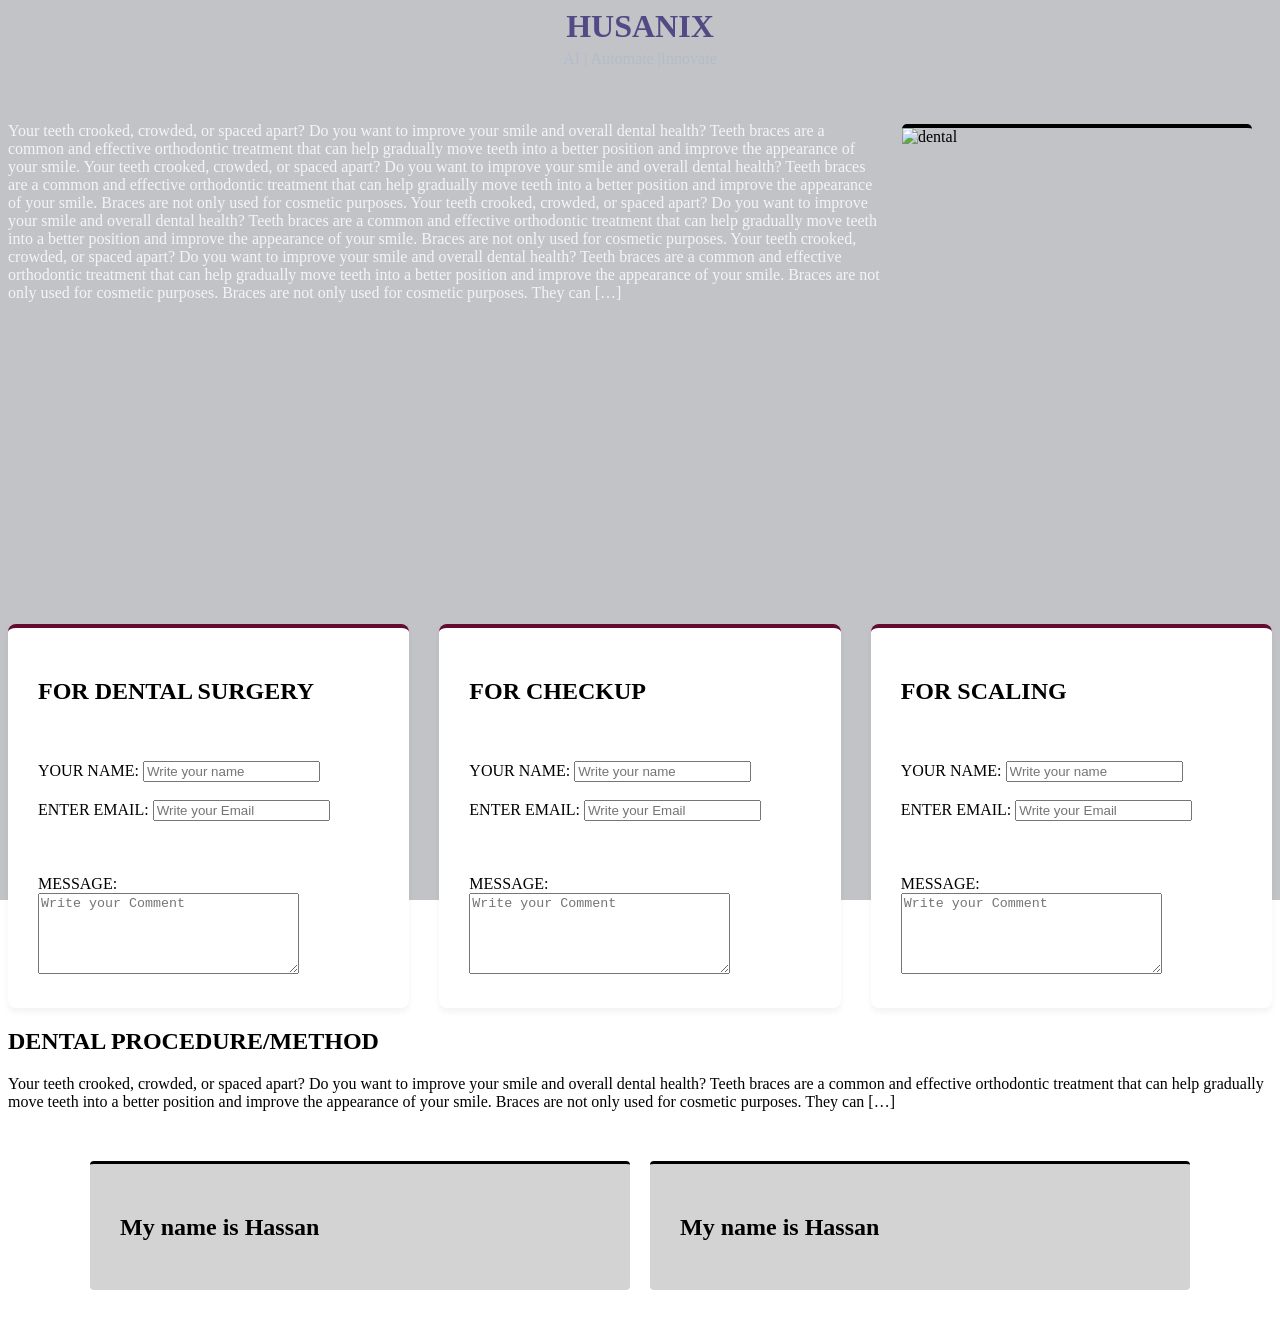
==== about.html @ 01fcb783 "Addition of CSS File" ====
<!DOCTYPE html>
<html lang = "en">

<head>
    <meta charset="UTF-8">

    <meta name="viewport" content="width= device-width, initial-scale=1.0">

    <meta name="description" content="Husanix personal portfolio website">

    <title>Husanix</title>
</head>
    <style> ul {
            display: flex;
            gap: 30px;
            list-style: none;
        }
        
        header {
            margin-left: 20px;
            margin-right: 20px;
            background-color: 514a85;
            height: 80px;
        }
        
        body {
    background-image:
        linear-gradient(
            rgba(11, 16, 32, 0.25),
            rgba(11, 16, 32, 0.25)
        ),
        url("whiteai.jpeg");
        
        background-size: cover;
        background-position: center;
        background-repeat: no-repeat;
        background-attachment: fixed;
        }
        
        a {
            text-decoration: none;
        }
        button {
            padding: 10px 20px;
            cursor: pointer;
            background-color: aqua;
            width: 150px;
        }
        .myclass{
        display: grid;
        grid-template-columns: repeat(auto-fit, minmax(300px, 1fr));
        gap: 30px;
        }
        .service-card {
        background: white;
        padding: 30px;
        border-radius: 8px;
        box-shadow: 0 4px 6px rgba(0, 0, 0, 0.05);
        border-top: 4px solid rgb(101, 10, 48);
        transition: transform 0.3s ease, box-shadow 0.3s ease;
        display: flex;
        flex-direction: column;
        justify-content: space-between;




        }   
        .container {
        max-width: 1100px;
        margin: 50px auto;
        padding: 0 20px;
        }
        .service-card:hover {
        transform: translateY(-5px);
        box-shadow: 0 8px 15px rgba(0, 0, 0, 0.1);
        color: rgb(93, 4, 4);
        background-color: aqua;
        }
        .button-services:hover {
            color: green;
            transform: scale(1.1);
        }

        .heading-decor {
        transition: transform 0.5s ease;
        transform-origin: left center;
        }

        .heading-decor:hover {
            transform: translateY(-10px) scale(1.2);
        }

        .last {
        display: flex;
        gap: 20px;
        }

        .last-card {
        flex: 1;
        padding: 30px;
        background-color: lightgray;
        border-top: 3px solid rgb(0, 0, 0);
        border-radius: 4px;
        border-color: black;
        transition: transform 0.3s ease-in-out;

        }
        .last-card:hover {
            transform: translateY(-7px) scale(1.06);
            box-shadow: 5px 5px 5px rgb(52, 74, 2);
        }
        .image-decor {
            border-radius: 5px;
            border-width: 30px;
            border-top-color: crimson;
            border-top: 4px solid;
            transition: transform 0.3s ease-in-out;
        }

        .image-decor:hover{
            transform: scale(1.09);
        }

        .para {
            color: #F1F5F9;
        }

        .para:hover{
            color: cadetblue;
            background-color: black;
        }



    </style>





<body>

<header>

    <h1 style="text-align: center; margin: 0; width: 50; color: #514a85 ;">HUSANIX</h1>
    <p style="text-align: center; margin: 5px 0 0 0;color:  #b2bcca ;">AI | Automate |Innovate</p>
    
</header>  



<section>
    <img src="1.png" class="image-decor" alt="dental" height="350px" width="350px" style="float: right; margin: 20px;" >
    <p class="para"><br> Your teeth crooked, crowded, or spaced apart? Do you want to improve your smile and overall dental health? Teeth braces are a common and effective orthodontic treatment that can help gradually move teeth into a better position and improve the appearance of your smile. Your teeth crooked, crowded, or spaced apart? Do you want to improve your smile and overall dental health? Teeth braces are a common and effective orthodontic treatment that can help gradually move teeth into a better position and improve the appearance of your smile. Braces are not only used for cosmetic purposes. Your teeth crooked, crowded, or spaced apart? Do you want to improve your smile and overall dental health? Teeth braces are a common and effective orthodontic treatment that can help gradually move teeth into a better position and improve the appearance of your smile. Braces are not only used for cosmetic purposes. Your teeth crooked, crowded, or spaced apart? Do you want to improve your smile and overall dental health? Teeth braces are a common and effective orthodontic treatment that can help gradually move teeth into a better position and improve the appearance of your smile. Braces are not only used for cosmetic purposes. Braces are not only used for cosmetic purposes. They can […]</p>
    <br>
</section>


<br><br><br><br><br><br><br><br><br><br><br><br><br><br><br><br>

<section style="
    flex: 1;
    display: grid;
    grid-template-columns: repeat(auto-fit, minmax(300px, 1fr));
    gap: 30px;
">

    <div class="service-card">
        <h2>FOR DENTAL SURGERY</h2>

        <form>
            <br><br>

            <label for="name1">YOUR NAME:</label>
            <input id="name1" type="text" placeholder="Write your name">

            <br><br>

            <label for="email1">ENTER EMAIL:</label>
            <input id="email1" type="email" placeholder="Write your Email">

            <br><br><br><br>

            <label for="message1">MESSAGE:</label>
            <br>

            <textarea
                id="message1"
                name="message1"
                rows="5"
                cols="30"
                placeholder="Write your Comment"
            ></textarea>
        </form>
    </div>


    <div class="service-card">
        <h2>FOR CHECKUP</h2>

        <form>
            <br><br>

            <label for="name2">YOUR NAME:</label>
            <input id="name2" type="text" placeholder="Write your name">

            <br><br>

            <label for="email2">ENTER EMAIL:</label>
            <input id="email2" type="email" placeholder="Write your Email">

            <br><br><br><br>

            <label for="message2">MESSAGE:</label>
            <br>

            <textarea
                id="message2"
                name="message2"
                rows="5"
                cols="30"
                placeholder="Write your Comment"
            ></textarea>
        </form>
    </div>


    <div class="service-card">
        <h2>FOR SCALING</h2>

        <form>
            <br><br>

            <label for="name2">YOUR NAME:</label>
            <input id="name2" type="text" placeholder="Write your name">

            <br><br>

            <label for="email2">ENTER EMAIL:</label>
            <input id="email2" type="email" placeholder="Write your Email">

            <br><br><br><br>

            <label for="message2">MESSAGE:</label>
            <br>

            <textarea
                id="message2"
                name="message2"
                rows="5"
                cols="30"
                placeholder="Write your Comment"
            ></textarea>
        </form>
    </div>

</section>








<section >
    <div class="heading-decor">
        <h1>DENTAL PROCEDURE/METHOD</h1>
    </div>
    <p>Your teeth crooked, crowded, or spaced apart? Do you want to improve your smile and overall dental health? Teeth braces are a common and effective orthodontic treatment that can help gradually move teeth into a better position and improve the appearance of your smile. Braces are not only used for cosmetic purposes. They can […]</p>
</section>

<section class="container">
    <div class="last">

        <div class="last-card">
            <h1 class="myclass">My name is Hassan</h1>
        </div>

        <div class="last-card">
            <h1 class="myclass">My name is Hassan</h1>
        </div>

    </div>
</section>



</body>
</html>
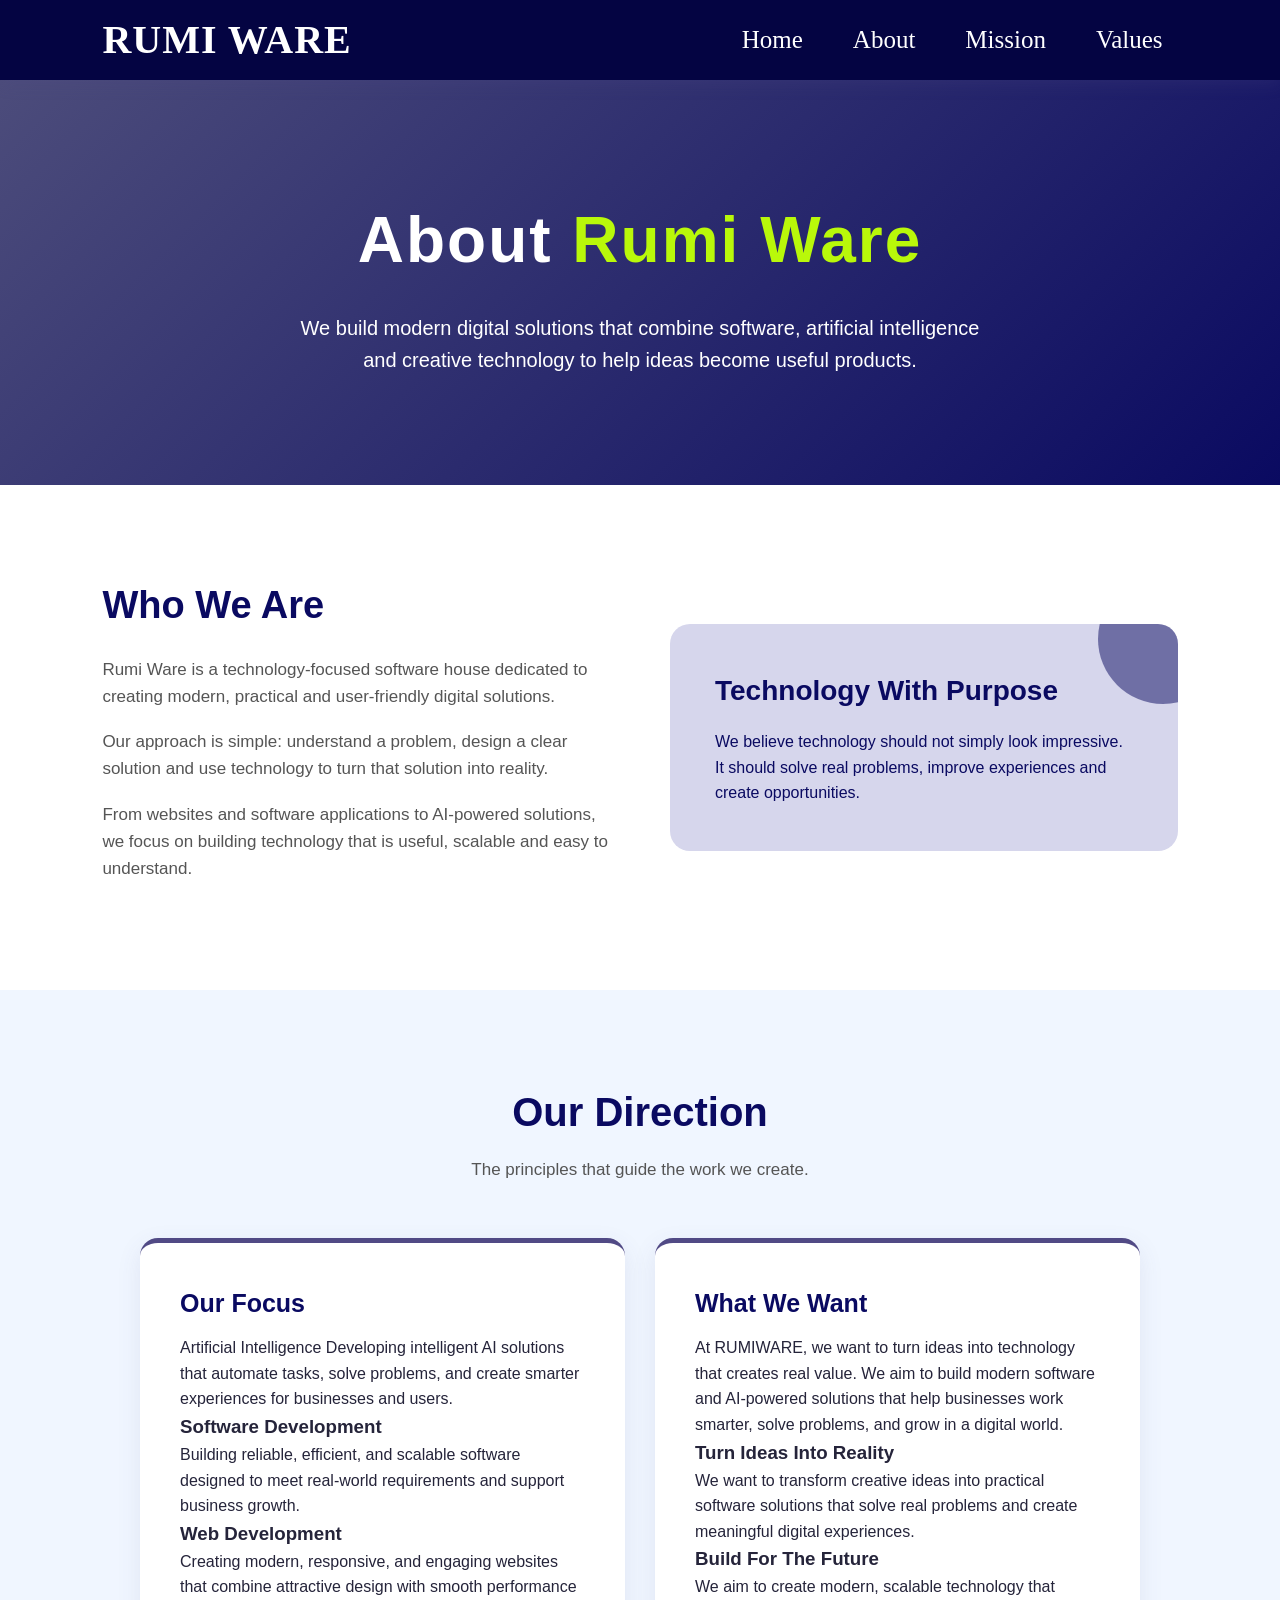
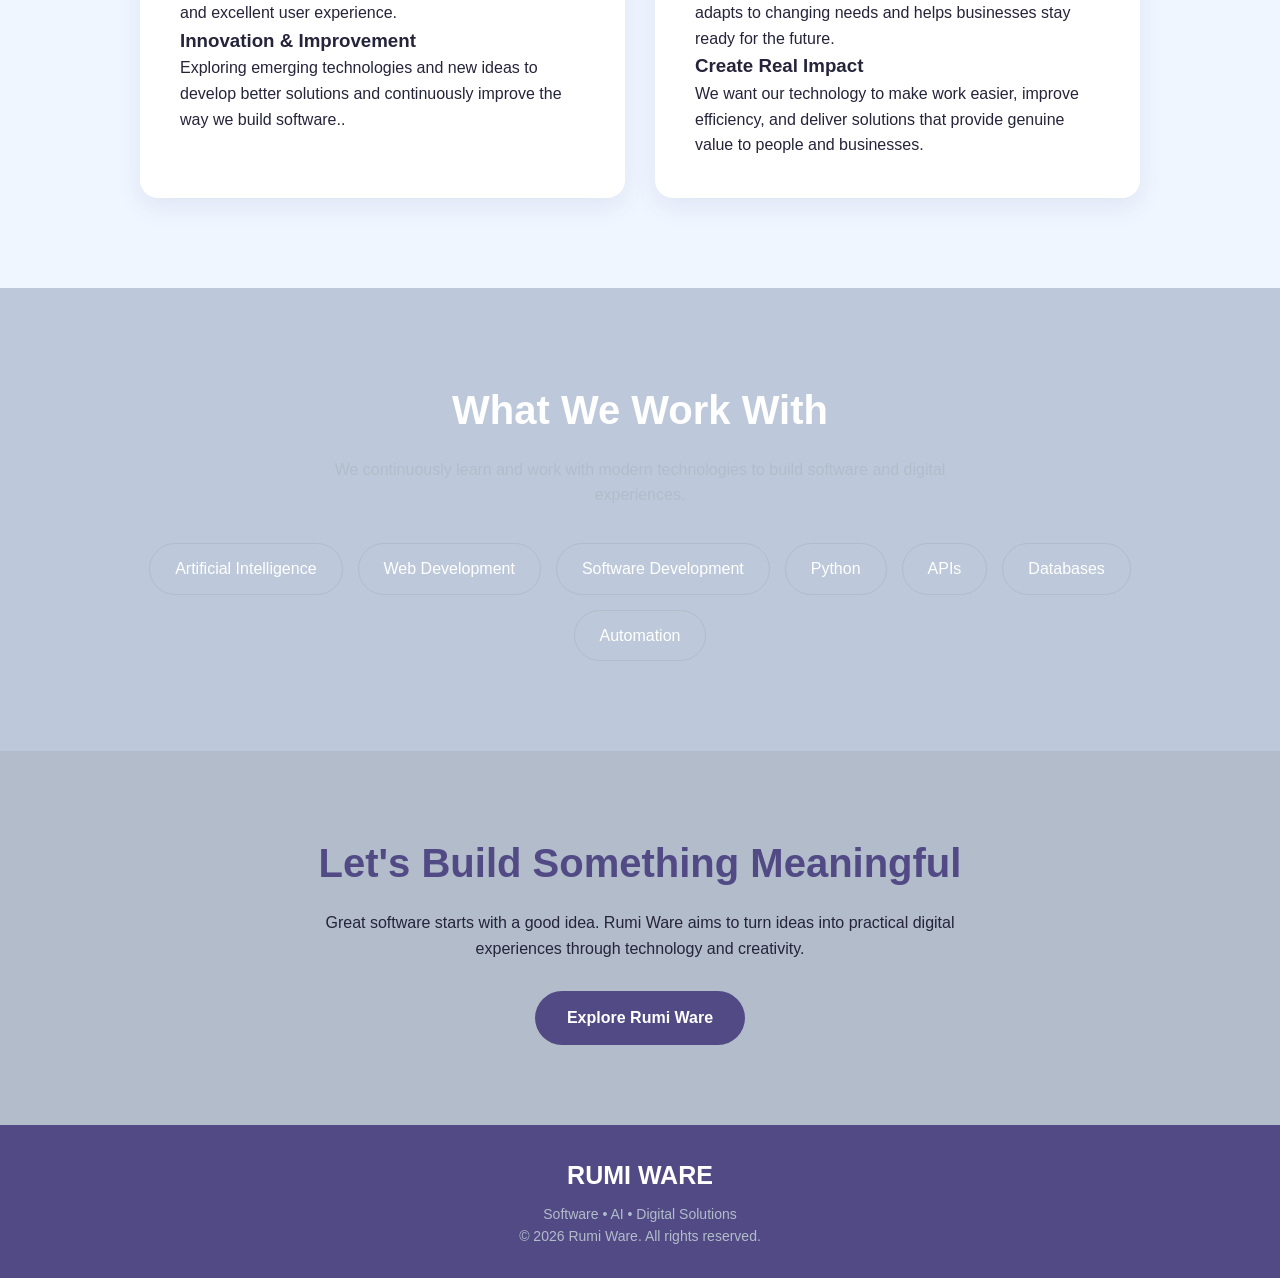
==== commit 7c4d2034: "Structure Ready 'About' page" ====
--- a/about.html
+++ b/about.html
@@ -1,291 +1,713 @@
 <!DOCTYPE html>
-<html lang = "en">
-
+<html lang="en">
 <head>
     <meta charset="UTF-8">
-
-    <meta name="viewport" content="width= device-width, initial-scale=1.0">
-
-    <meta name="description" content="Husanix personal portfolio website">
-
-    <title>Husanix</title>
+    <meta name="viewport" content="width=device-width, initial-scale=1.0">
+
+    <title>About Us | Rumi-Ware</title>
+
+    <style>
+
+        :root {
+            --primary: #514a85;
+            --secondary: #b2bcca;
+            --white: #ffffff;
+            --dark: #25243a;
+        }
+
+        * {
+            margin: 0;
+            padding: 0;
+            box-sizing: border-box;
+        }
+
+
+        body {
+            font-family: Arial, Helvetica, sans-serif;
+            background: var(--white);
+            color: var(--dark);
+            line-height: 1.6;
+        }
+
+        /* HEADER*/
+
+        header {
+            background: rgb(4, 4, 66) ;
+            color: white;
+            padding: 20px 8%;
+            display: flex;
+            justify-content: space-between;
+            align-items: center;
+            position: sticky;
+            top: 0;
+            z-index: 1000;
+            box-shadow: 0 4px 15px rgba(81, 74, 133, 0.2);
+            height: 80px;
+            font-family:'Times New Roman';
+            transition: 0.3s ease;
+        }
+
+        header:hover {
+            transform: scale(1.001);
+            box-shadow: 0 6px 20px rgba(81, 74, 133, 0.3);
+        }
+
+        .logo {
+            font-size: 28px;
+            font-weight: bold;
+            letter-spacing: 1px;
+            transition: 0.3s ;
+            font-size: 40px;
+            float: left;
+        }
+
+        .logo:hover {
+            transform: scale(1.008);
+        }
+
+        nav {
+            display: flex;
+            gap: 20px;
+        }
+
+        nav a {
+            color: var(--white);
+            text-decoration: none;
+            font-size: 25px;
+            padding: 8px 15px;
+            transition: 0.3s;
+        }
+
+        nav a:hover {
+            color: rgb(10, 10, 97);
+            background: var(--white);
+            transform: scale(1.1);
+        }
+        /*below header*/
+
+        .hero {
+            min-height: 45vh;
+            background: linear-gradient(
+                135deg,
+                rgb(76, 76, 123),
+                rgb(10, 10, 97)
+            );
+
+            display: flex;
+            justify-content: center;
+            align-items: center;
+            text-align: center;
+
+            padding: 80px 8%;
+            color: var(--white);
+            transition: 0.3s ease-in-out;
+        }
+
+        .hero:hover{
+            transform: scale(1.008);
+        }
+
+        .hero-content {
+            max-width: 850px;
+        }
+
+        .hero h1 {
+            font-size: 64px;
+            margin-bottom: 20px;
+            letter-spacing: 2px;
+        }
+
+        .hero h1 span {
+            color: #b9f80a;
+        }
+
+        .hero p {
+            font-size: 20px;
+            max-width: 700px;
+            margin: auto;
+            color: var(--white);
+        }
+
+        /*general*/
+
+        section {
+            padding: 90px 8%;
+        }
+
+        .section-title {
+            text-align: center;
+            margin-bottom: 55px;
+        }
+
+        .section-title h2 {
+            color: rgb(10, 10, 97);
+            font-size: 40px;
+            margin-bottom: 12px;
+        }
+
+        .section-title p {
+            color: #555;
+            font-size: 17px;
+        }
+
+        /* About */
+
+        .about {
+            display: grid;
+            grid-template-columns: 1fr 1fr;
+            gap: 60px;
+            align-items: center;
+        }
+
+        .about-text h2 {
+            color: rgb(10, 10, 97);
+            font-size: 38px;
+            margin-bottom: 20px;
+        }
+
+        .about-text p {
+            color: #555;
+            font-size: 17px;
+            margin-bottom: 18px;
+        }
+
+        .about-text-para{
+            transition: 0.3s ease-in-out;
+        }
+
+        .about-text-para:hover{
+            background: rgb(235, 235, 238);
+        }
+
+        .about-box {
+            background:rgb(214, 214, 236);
+            padding: 45px;
+            border-radius: 20px;
+            position: relative;
+            overflow: hidden;
+            transition: 0.3s ease-in-out;
+        }
+
+        .about-box:hover {
+            transform: translateY(-8px);
+            box-shadow: 0 8px 25px rgba(81, 74, 133, 0.15);
+        }
+
+        .about-box::before {
+            content: "";
+            position: absolute;
+            width: 130px;
+            height: 130px;
+            background: rgb(10, 10, 97);
+            border-radius: 500px;
+            right: -50px;
+            top: -50px;
+            opacity: 0.5;
+        }
+
+        .about-box h3 {
+            color: rgb(10, 10, 97);
+            font-size: 28px;
+            margin-bottom: 15px;
+        }
+
+        .about-box p {
+            color: rgb(10, 10, 97);
+        }
+
+        /* mision*/
+
+        .mission-section {
+            background: #f0f6ff;
+        }
+
+        .cards {
+            display: grid;
+            grid-template-columns: repeat(2, 1fr);
+            gap: 30px;
+            max-width: 1000px;
+            margin: auto;
+        }
+
+        .card {
+            background: var(--white);
+            padding: 40px;
+            border-radius: 18px;
+            border-top: 5px solid var(--primary);
+            box-shadow: 0 8px 25px rgba(81, 74, 133, 0.10);
+            transition: 0.3s;
+        }
+
+        .card:hover {
+            transform: translateY(-8px);
+            box-shadow: 0 15px 30px rgba(81, 74, 133, 0.18);
+        }
+
+        .card-icon {
+            width: 55px;
+            height: 55px;
+            background: var(--secondary);
+            color: var(--primary);
+            border-radius: 14px;
+            display: flex;
+            justify-content: center;
+            align-items: center;
+            font-size: 25px;
+            margin-bottom: 20px;
+        }
+
+        .card h4 {
+            color: rgb(10, 10, 97);
+            font-size: 25px;
+            margin-bottom: 12px;
+        }
+
+        .card p {
+            color: #555;
+        }
+
+        /* values*/
+
+        .values {
+            display: grid;
+            grid-template-columns: repeat(3, 1fr);
+            gap: 25px;
+        }
+
+        .value {
+            text-align: center;
+            padding: 35px 25px;
+            border: 1px solid var(--secondary);
+            border-radius: 16px;
+            transition: 0.3s;
+        }
+
+        .value:hover {
+            background: var(--secondary);
+            transform: translateY(-6px);
+        }
+
+        .value span {
+            display: block;
+            font-size: 38px;
+            margin-bottom: 15px;
+        }
+
+        .value h3 {
+            color: var(--primary);
+            margin-bottom: 10px;
+        }
+
+        .value p {
+            color: #555;
+            font-size: 15px;
+        }
+
+        /* technology*/
+
+        .technology {
+            background: #bdc9da;
+            color: var(--white);
+            text-align: center;
+        }
+
+        .technology h2 {
+            font-size: 40px;
+            margin-bottom: 15px;
+        }
+
+        .technology > p {
+            max-width: 700px;
+            margin: 0 auto 35px;
+            color: var(--secondary);
+        }
+
+        .tech-list {
+            display: flex;
+            justify-content: center;
+            flex-wrap: wrap;
+            gap: 15px;
+        }
+
+        .tech {
+            padding: 12px 25px;
+            border: 1px solid var(--secondary);
+            border-radius: 30px;
+            color: var(--white);
+            transition: 0.3s;
+        }
+
+        .tech:hover {
+            background: var(--secondary);
+            color: var(--primary);
+        }
+
+        /* cta*/
+
+        .cta {
+            text-align: center;
+            background: var(--secondary);
+            padding: 80px 8%;
+        }
+
+        .cta h2 {
+            color: var(--primary);
+            font-size: 40px;
+            margin-bottom: 15px;
+        }
+
+        .cta p {
+            max-width: 650px;
+            margin: 0 auto 30px;
+            color: var(--dark);
+        }
+
+        .btn {
+            display: inline-block;
+            background: var(--primary);
+            color: var(--white);
+            padding: 14px 32px;
+            border-radius: 30px;
+            text-decoration: none;
+            font-weight: bold;
+            transition: 0.3s;
+        }
+
+        .btn:hover {
+            background: var(--dark);
+            transform: translateY(-3px);
+        }
+
+        /* footer */
+
+        footer {
+            background: var(--primary);
+            color: var(--white);
+            text-align: center;
+            padding: 30px 8%;
+        }
+
+        footer h3 {
+            font-size: 25px;
+            margin-bottom: 8px;
+        }
+
+        footer p {
+            color: var(--secondary);
+            font-size: 14px;
+        }
+
+        /* =========================
+           RESPONSIVE DESIGN
+           ========================= */
+
+        @media (max-width: 850px) {
+
+            .hero h1 {
+                font-size: 45px;
+            }
+
+            .about {
+                grid-template-columns: 1fr;
+            }
+
+            .cards {
+                grid-template-columns: 1fr;
+            }
+
+            .values {
+                grid-template-columns: 1fr;
+            }
+
+            nav {
+                gap: 15px;
+            }
+        }
+
+        @media (max-width: 600px) {
+
+            header {
+                flex-direction: column;
+                gap: 15px;
+            }
+
+            nav {
+                gap: 12px;
+                flex-wrap: wrap;
+                justify-content: center;
+            }
+
+            .hero {
+                min-height: 55vh;
+            }
+
+            .hero h1 {
+                font-size: 38px;
+            }
+
+            .hero p {
+                font-size: 17px;
+            }
+
+            section {
+                padding: 65px 6%;
+            }
+
+            .section-title h2,
+            .technology h2,
+            .cta h2 {
+                font-size: 32px;
+            }
+
+            .about-box {
+                padding: 30px;
+            }
+        }
+
+    </style>
 </head>
-    <style> ul {
-            display: flex;
-            gap: 30px;
-            list-style: none;
-        }
-        
-        header {
-            margin-left: 20px;
-            margin-right: 20px;
-            background-color: 514a85;
-            height: 80px;
-        }
-        
-        body {
-    background-image:
-        linear-gradient(
-            rgba(11, 16, 32, 0.25),
-            rgba(11, 16, 32, 0.25)
-        ),
-        url("whiteai.jpeg");
-        
-        background-size: cover;
-        background-position: center;
-        background-repeat: no-repeat;
-        background-attachment: fixed;
-        }
-        
-        a {
-            text-decoration: none;
-        }
-        button {
-            padding: 10px 20px;
-            cursor: pointer;
-            background-color: aqua;
-            width: 150px;
-        }
-        .myclass{
-        display: grid;
-        grid-template-columns: repeat(auto-fit, minmax(300px, 1fr));
-        gap: 30px;
-        }
-        .service-card {
-        background: white;
-        padding: 30px;
-        border-radius: 8px;
-        box-shadow: 0 4px 6px rgba(0, 0, 0, 0.05);
-        border-top: 4px solid rgb(101, 10, 48);
-        transition: transform 0.3s ease, box-shadow 0.3s ease;
-        display: flex;
-        flex-direction: column;
-        justify-content: space-between;
-
-
-
-
-        }   
-        .container {
-        max-width: 1100px;
-        margin: 50px auto;
-        padding: 0 20px;
-        }
-        .service-card:hover {
-        transform: translateY(-5px);
-        box-shadow: 0 8px 15px rgba(0, 0, 0, 0.1);
-        color: rgb(93, 4, 4);
-        background-color: aqua;
-        }
-        .button-services:hover {
-            color: green;
-            transform: scale(1.1);
-        }
-
-        .heading-decor {
-        transition: transform 0.5s ease;
-        transform-origin: left center;
-        }
-
-        .heading-decor:hover {
-            transform: translateY(-10px) scale(1.2);
-        }
-
-        .last {
-        display: flex;
-        gap: 20px;
-        }
-
-        .last-card {
-        flex: 1;
-        padding: 30px;
-        background-color: lightgray;
-        border-top: 3px solid rgb(0, 0, 0);
-        border-radius: 4px;
-        border-color: black;
-        transition: transform 0.3s ease-in-out;
-
-        }
-        .last-card:hover {
-            transform: translateY(-7px) scale(1.06);
-            box-shadow: 5px 5px 5px rgb(52, 74, 2);
-        }
-        .image-decor {
-            border-radius: 5px;
-            border-width: 30px;
-            border-top-color: crimson;
-            border-top: 4px solid;
-            transition: transform 0.3s ease-in-out;
-        }
-
-        .image-decor:hover{
-            transform: scale(1.09);
-        }
-
-        .para {
-            color: #F1F5F9;
-        }
-
-        .para:hover{
-            color: cadetblue;
-            background-color: black;
-        }
-
-
-
-    </style>
-
-
-
-
 
 <body>
 
-<header>
-
-    <h1 style="text-align: center; margin: 0; width: 50; color: #514a85 ;">HUSANIX</h1>
-    <p style="text-align: center; margin: 5px 0 0 0;color:  #b2bcca ;">AI | Automate |Innovate</p>
+    <!-- =========================
+         HEADER
+         ========================= -->
+
+    <header>
+
+        <div class="logo">
+            RUMI WARE
+        </div>
+
+        <nav>
+            <a href="index.html">Home</a>
+            <a href="about.html">About</a>
+            <a href="#mission">Mission</a>
+            <a href="#values">Values</a>
+        </nav>
+
+    </header>
+
+
+    <!-- =========================
+         HERO
+         ========================= -->
+
+    <section class="hero">
+
+        <div class="hero-content">
+
+            <h1 class="hero-text-hover">
+                About <span>Rumi Ware</span>
+            </h1>
+
+            <p class="hero-text-hover">
+                We build modern digital solutions that combine
+                software, artificial intelligence and creative technology
+                to help ideas become useful products.
+            </p>
+
+        </div>
+
+    </section>
+
+
+    <!-- =========================
+         ABOUT US
+         ========================= -->
+
+    <section>
+
+        <div class="about">
+
+            <div class="about-text">
+
+                <h2>Who We Are</h2>
+
+                <p class="about-text-para">
+                    Rumi Ware is a technology-focused software house
+                    dedicated to creating modern, practical and
+                    user-friendly digital solutions.
+                </p>
+
+                <p class="about-text-para">
+                    Our approach is simple: understand a problem,
+                    design a clear solution and use technology to
+                    turn that solution into reality.
+                </p>
+
+                <p class="about-text-para">
+                    From websites and software applications to
+                    AI-powered solutions, we focus on building
+                    technology that is useful, scalable and easy
+                    to understand.
+                </p>
+
+            </div>
+
+
+            <div class="about-box">
+
+                <h3>Technology With Purpose</h3>
+
+                <p>
+                    We believe technology should not simply look
+                    impressive. It should solve real problems,
+                    improve experiences and create opportunities.
+                </p>
+
+            </div>
+
+        </div>
+
+    </section>
+
+
+    <!-- =========================
+         MISSION & VISION
+         ========================= -->
+
+    <section class="mission-section" id="mission">
+
+        <div class="section-title">
+
+            <h2>Our Direction</h2>
+
+            <p>
+                The principles that guide the work we create.
+            </p>
+
+        </div>
+
+
+        <div class="cards">
+
+            <div class="card">
+
+                
+
+                <h4>Our Focus</h4>
+
+                <div class="direction">
+                    Artificial Intelligence
+Developing intelligent AI solutions that automate tasks, solve problems, and create smarter experiences for businesses and users.
+
+<h3>Software Development</h3>
+Building reliable, efficient, and scalable software designed to meet real-world requirements and support business growth.
+
+<h3>Web Development</h3>
+Creating modern, responsive, and engaging websites that combine attractive design with smooth performance and excellent user experience.
+
+<h3>Innovation & Improvement</h3>
+Exploring emerging technologies and new ideas to develop better solutions and continuously improve the way we build software..
+</div>                
+
+            </div>
+
+
+            <div class="card">
+
+
+                <h4>What We Want</h4>
+
+                <div class="direction">
+
+                    At RUMIWARE, we want to turn ideas into technology that creates real value. We aim to build modern software and AI-powered solutions that help businesses work smarter, solve problems, and grow in a digital world.
+                    
+
+<h3>Turn Ideas Into Reality</h3>
+We want to transform creative ideas into practical software solutions that solve real problems and create meaningful digital experiences.
+
+<h3>Build For The Future</h3>
+We aim to create modern, scalable technology that adapts to changing needs and helps businesses stay ready for the future.
+
+<h3>Create Real Impact</h3>
+We want our technology to make work easier, improve efficiency, and deliver solutions that provide genuine value to people and businesses.
+                
+                </div>
+
+            </div>
+
+        </div>
+
+    </section>
+
+
+   
     
-</header>  
-
-
-
-<section>
-    <img src="1.png" class="image-decor" alt="dental" height="350px" width="350px" style="float: right; margin: 20px;" >
-    <p class="para"><br> Your teeth crooked, crowded, or spaced apart? Do you want to improve your smile and overall dental health? Teeth braces are a common and effective orthodontic treatment that can help gradually move teeth into a better position and improve the appearance of your smile. Your teeth crooked, crowded, or spaced apart? Do you want to improve your smile and overall dental health? Teeth braces are a common and effective orthodontic treatment that can help gradually move teeth into a better position and improve the appearance of your smile. Braces are not only used for cosmetic purposes. Your teeth crooked, crowded, or spaced apart? Do you want to improve your smile and overall dental health? Teeth braces are a common and effective orthodontic treatment that can help gradually move teeth into a better position and improve the appearance of your smile. Braces are not only used for cosmetic purposes. Your teeth crooked, crowded, or spaced apart? Do you want to improve your smile and overall dental health? Teeth braces are a common and effective orthodontic treatment that can help gradually move teeth into a better position and improve the appearance of your smile. Braces are not only used for cosmetic purposes. Braces are not only used for cosmetic purposes. They can […]</p>
-    <br>
-</section>
-
-
-<br><br><br><br><br><br><br><br><br><br><br><br><br><br><br><br>
-
-<section style="
-    flex: 1;
-    display: grid;
-    grid-template-columns: repeat(auto-fit, minmax(300px, 1fr));
-    gap: 30px;
-">
-
-    <div class="service-card">
-        <h2>FOR DENTAL SURGERY</h2>
-
-        <form>
-            <br><br>
-
-            <label for="name1">YOUR NAME:</label>
-            <input id="name1" type="text" placeholder="Write your name">
-
-            <br><br>
-
-            <label for="email1">ENTER EMAIL:</label>
-            <input id="email1" type="email" placeholder="Write your Email">
-
-            <br><br><br><br>
-
-            <label for="message1">MESSAGE:</label>
-            <br>
-
-            <textarea
-                id="message1"
-                name="message1"
-                rows="5"
-                cols="30"
-                placeholder="Write your Comment"
-            ></textarea>
-        </form>
-    </div>
-
-
-    <div class="service-card">
-        <h2>FOR CHECKUP</h2>
-
-        <form>
-            <br><br>
-
-            <label for="name2">YOUR NAME:</label>
-            <input id="name2" type="text" placeholder="Write your name">
-
-            <br><br>
-
-            <label for="email2">ENTER EMAIL:</label>
-            <input id="email2" type="email" placeholder="Write your Email">
-
-            <br><br><br><br>
-
-            <label for="message2">MESSAGE:</label>
-            <br>
-
-            <textarea
-                id="message2"
-                name="message2"
-                rows="5"
-                cols="30"
-                placeholder="Write your Comment"
-            ></textarea>
-        </form>
-    </div>
-
-
-    <div class="service-card">
-        <h2>FOR SCALING</h2>
-
-        <form>
-            <br><br>
-
-            <label for="name2">YOUR NAME:</label>
-            <input id="name2" type="text" placeholder="Write your name">
-
-            <br><br>
-
-            <label for="email2">ENTER EMAIL:</label>
-            <input id="email2" type="email" placeholder="Write your Email">
-
-            <br><br><br><br>
-
-            <label for="message2">MESSAGE:</label>
-            <br>
-
-            <textarea
-                id="message2"
-                name="message2"
-                rows="5"
-                cols="30"
-                placeholder="Write your Comment"
-            ></textarea>
-        </form>
-    </div>
-
-</section>
-
-
-
-
-
-
-
-
-<section >
-    <div class="heading-decor">
-        <h1>DENTAL PROCEDURE/METHOD</h1>
-    </div>
-    <p>Your teeth crooked, crowded, or spaced apart? Do you want to improve your smile and overall dental health? Teeth braces are a common and effective orthodontic treatment that can help gradually move teeth into a better position and improve the appearance of your smile. Braces are not only used for cosmetic purposes. They can […]</p>
-</section>
-
-<section class="container">
-    <div class="last">
-
-        <div class="last-card">
-            <h1 class="myclass">My name is Hassan</h1>
+
+    <!-- =========================
+         TECHNOLOGY
+         ========================= -->
+
+    <section class="technology">
+
+        <h2>What We Work With</h2>
+
+        <p>
+            We continuously learn and work with modern technologies
+            to build software and digital experiences.
+        </p>
+
+        <div class="tech-list">
+
+            <div class="tech">Artificial Intelligence</div>
+
+            <div class="tech">Web Development</div>
+
+            <div class="tech">Software Development</div>
+
+            <div class="tech">Python</div>
+
+            <div class="tech">APIs</div>
+
+            <div class="tech">Databases</div>
+
+            <div class="tech">Automation</div>
+
         </div>
 
-        <div class="last-card">
-            <h1 class="myclass">My name is Hassan</h1>
-        </div>
-
-    </div>
-</section>
-
-
+    </section>
+
+
+    <!-- =========================
+         CTA
+         ========================= -->
+
+    <section class="cta">
+
+        <h2>Let's Build Something Meaningful</h2>
+
+        <p>
+            Great software starts with a good idea.
+            Rumi Ware aims to turn ideas into practical
+            digital experiences through technology and creativity.
+        </p>
+
+        <a href="index.html" class="btn">
+            Explore Rumi Ware
+        </a>
+
+    </section>
+
+
+    <!-- =========================
+         FOOTER
+         ========================= -->
+
+    <footer>
+
+        <h3>RUMI WARE</h3>
+
+        <p>
+            Software • AI • Digital Solutions
+        </p>
+
+        <p>
+            © 2026 Rumi Ware. All rights reserved.
+        </p>
+
+    </footer>
 
 </body>
 </html>
